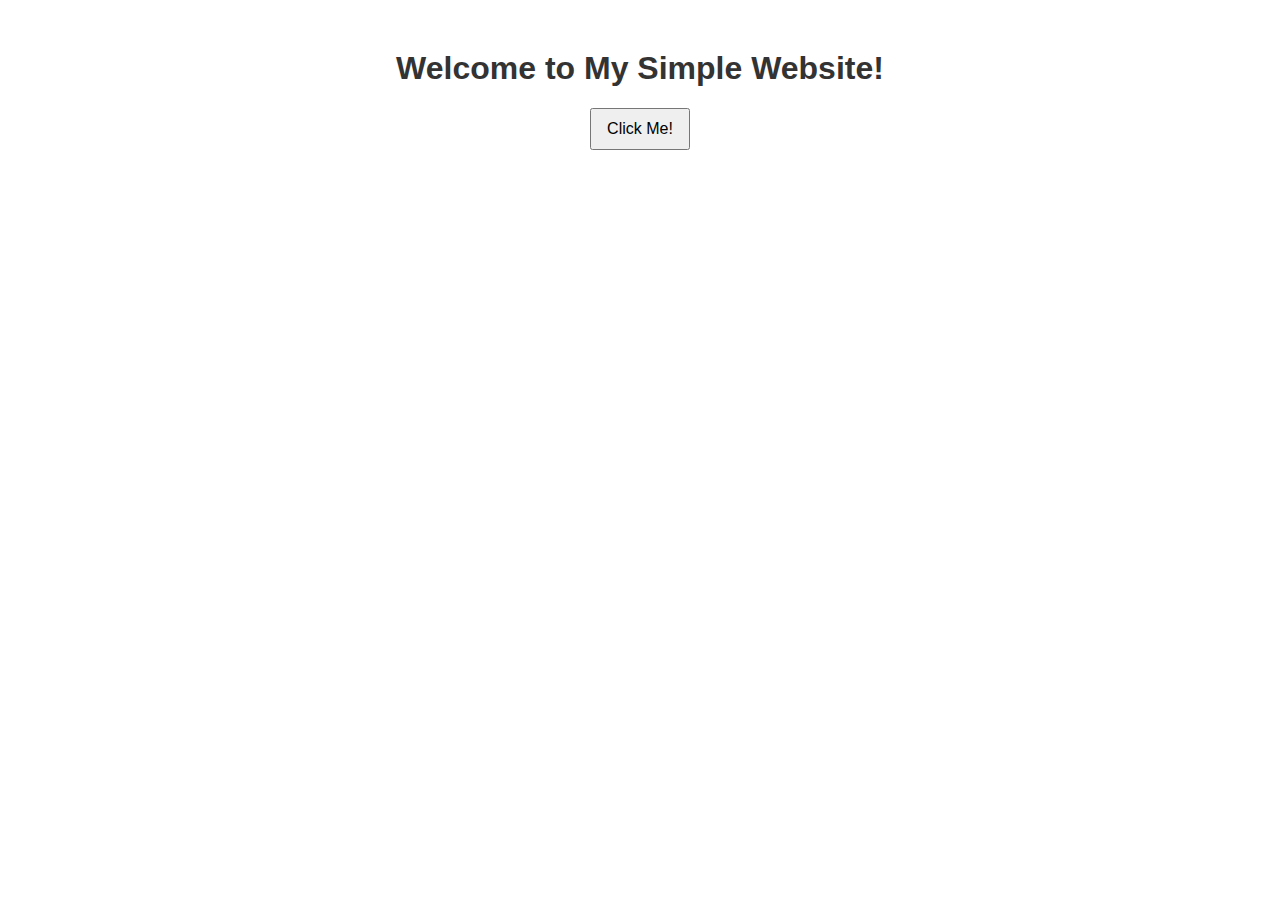
==== index.html @ b195436b "Update index.html" ====
<!DOCTYPE html>
<html lang="en">
<head>
    <meta charset="UTF-8">
    <meta name="viewport" content="width=device-width, initial-scale=1.0">
    <title>Cross View Center Point</title>
    <link rel="stylesheet" href="style.css">
</head>
<body>
    <h1>Welcome to My Simple Website!</h1>
    <button id="clickMe">Click Me!</button>
    <p id="response"></p>
    
    <script src="script.js"></script>
</body>
</html>
---- style.css ----
body {
  font-family: Arial, sans-serif;
  text-align: center;
  margin-top: 50px;
}

h1 {
  color: #333;
}

button {
  padding: 10px 15px;
  font-size: 16px;
  cursor: pointer;
}

button:hover {
  background-color: #007BFF;
  color: white;
}
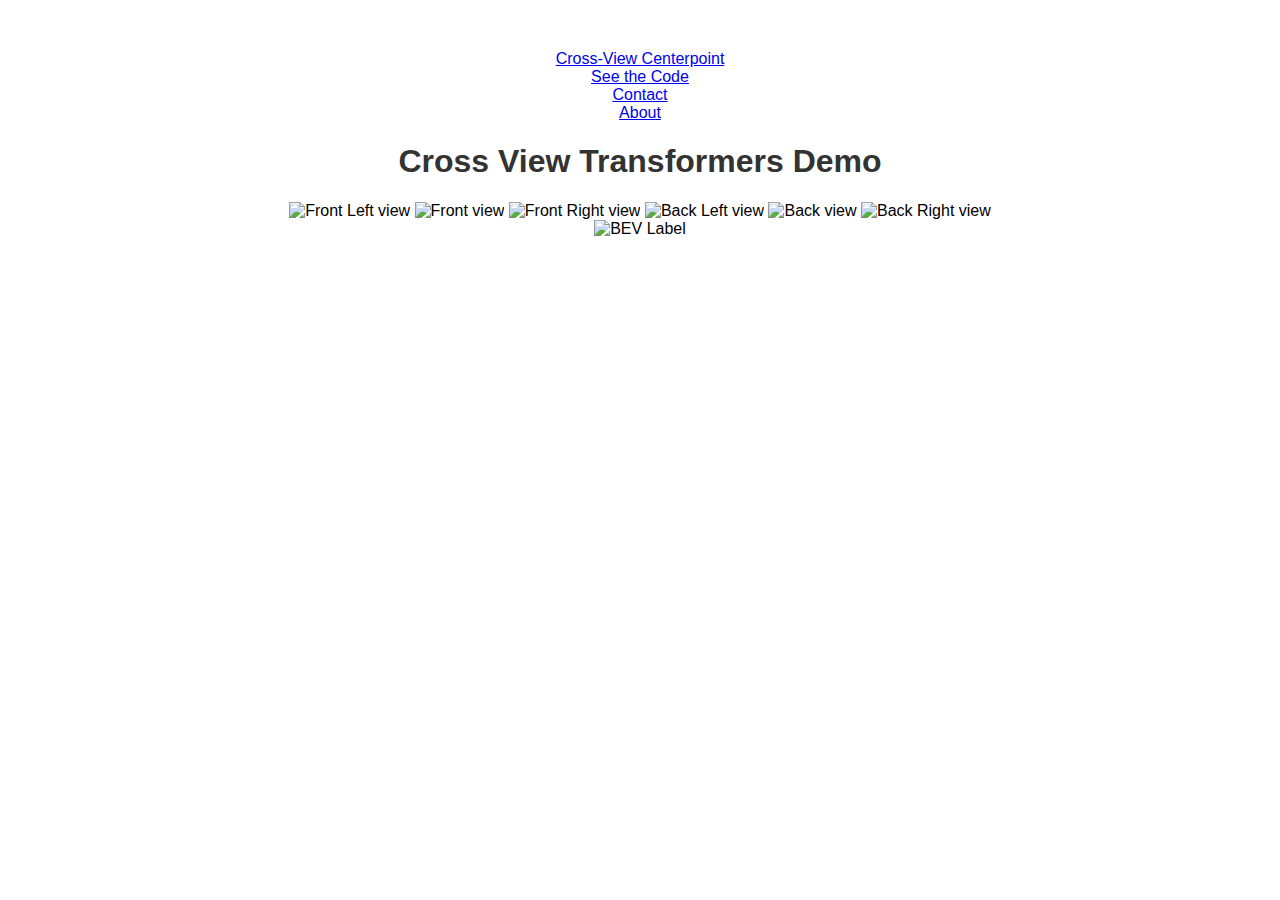
==== commit 7c816184: "Updated index.html" ====
--- a/index.html
+++ b/index.html
@@ -1,17 +1,62 @@
-<!DOCTYPE html>
 <html lang="en">
+
 <head>
     <meta charset="UTF-8">
     <meta name="viewport" content="width=device-width, initial-scale=1.0">
-    <title>Cross View Center Point</title>
+    <title>Document</title>
     <link rel="stylesheet" href="style.css">
+    <script src="script.js"></script>
 </head>
+
 <body>
-    <h1>Welcome to My Simple Website!</h1>
-    <button id="clickMe">Click Me!</button>
-    <p id="response"></p>
-    
-    <script src="script.js"></script>
+    <div class="custom-cursor-border"></div>
+    <div class="custom-cursor"></div>
+
+    <nav>
+        <a href="index.html" class="logo">Cross-View Centerpoint</a>
+        <div class="nav-items">
+            <a href="githublink">See the Code</a>
+        </div>
+        <div class="nav-items">
+            <a href="safetylab24@gmail.com">Contact</a>
+        </div>
+        <div class="nav-items">
+            <a href="about.html">About</a>
+        </div>
+    </nav>
+
+    <section class="header">
+        <h1 id="main-header">Cross View Transformers Demo</h1>
+    </section>
+
+    <section class="cards">
+        <div class="card-border-wrap">
+            <div class="card">
+                <img src="images/138LEFTFRONT.png" alt="Front Left view">
+                <img src="images/138FRONT.png" alt="Front view">
+                <img src="images/138RIGHTFRONT.png" alt="Front Right view">
+                <img src="images/138LEFTBACK.png" alt="Back Left view">
+                <img src="images/138BACK.png" alt="Back view">
+                <img src="images/138RIGHTBACK.png" alt="Back Right view">
+            </div>
+        </div>
+        <div class="card-border-wrap">
+            <div class="card" id="bev">
+                <img src="images/138BEVLABEL.png" class="" id="bev-image" alt="BEV Label">
+            </div>
+        </div>
+    </section>
+
+    <!-- <footer class="">
+        <div class="footer-about">
+            <h1>Learn More</h1>
+            <p>Github Link: </p>
+        </div>
+        <div class="footer-contact">
+            <h1>Contact Us!</h1>
+            <p>Email: safetylab24@gmail.com</p>
+        </div>
+    </footer> -->
 </body>
+
 </html>
-
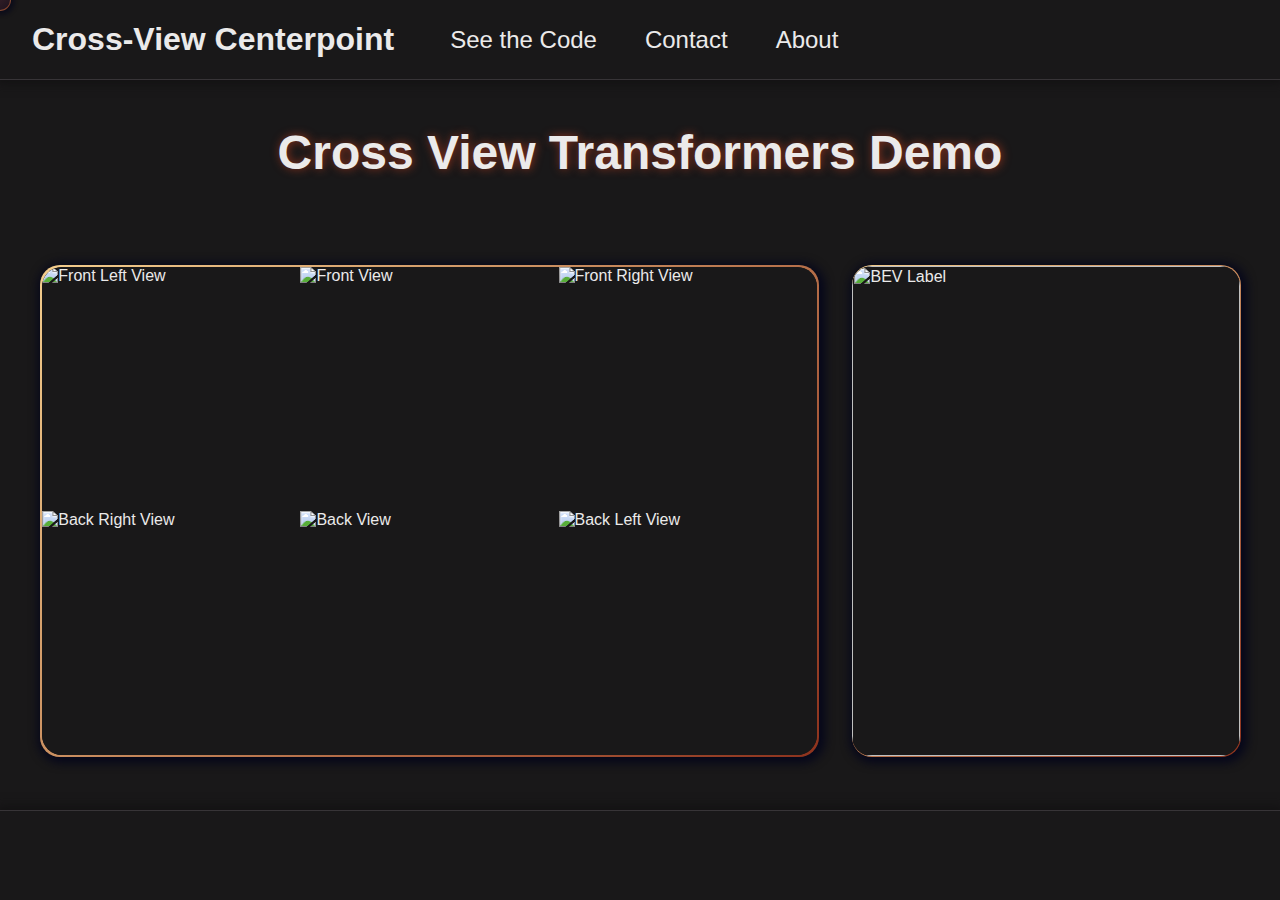
==== commit d73a5e04: "Update index.html" ====
--- a/index.html
+++ b/index.html
@@ -2,7 +2,7 @@
 
 <head>
     <meta charset="UTF-8">
-    <meta name="viewport" content="width=device-width, initial-scale=1.0">
+    <meta name="Viewport" content="width=device-width, initial-scale=1.0">
     <title>Document</title>
     <link rel="stylesheet" href="style.css">
     <script src="script.js"></script>
@@ -32,31 +32,22 @@
     <section class="cards">
         <div class="card-border-wrap">
             <div class="card">
-                <img src="images/138LEFTFRONT.png" alt="Front Left view">
-                <img src="images/138FRONT.png" alt="Front view">
-                <img src="images/138RIGHTFRONT.png" alt="Front Right view">
-                <img src="images/138LEFTBACK.png" alt="Back Left view">
-                <img src="images/138BACK.png" alt="Back view">
-                <img src="images/138RIGHTBACK.png" alt="Back Right view">
+                <img src="images/138LEFTFRONT.png" alt="Front Left View">
+                <img src="images/138FRONT.png" alt="Front View">
+                <img src="images/138RIGHTFRONT.png" alt="Front Right View">
+                <img src="images/138RIGHTBACK.png" alt="Back Right View">
+                <img src="images/138BACK.png" alt="Back View">
+                <img src="images/138LEFTBACK.png" alt="Back Left View">
             </div>
         </div>
-        <div class="card-border-wrap">
+        <div class="card-border-wrap" id="bev-border">
             <div class="card" id="bev">
                 <img src="images/138BEVLABEL.png" class="" id="bev-image" alt="BEV Label">
             </div>
         </div>
     </section>
 
-    <!-- <footer class="">
-        <div class="footer-about">
-            <h1>Learn More</h1>
-            <p>Github Link: </p>
-        </div>
-        <div class="footer-contact">
-            <h1>Contact Us!</h1>
-            <p>Email: safetylab24@gmail.com</p>
-        </div>
-    </footer> -->
+    <footer></footer>
 </body>
 
 </html>
--- a/style.css
+++ b/style.css
@@ -1,21 +1,236 @@
-body {
-  font-family: Arial, sans-serif;
-  text-align: center;
-  margin-top: 50px;
-}
-
-h1 {
-  color: #333;
-}
-
-button {
-  padding: 10px 15px;
-  font-size: 16px;
-  cursor: pointer;
-}
-
-button:hover {
-  background-color: #007BFF;
-  color: white;
-}
-
+:root {
+    --primary-background-shadow: #121112;
+    --primary-background: #191819;
+    --secondary-background: #373437;
+    --primary-text: #ebeaea;
+    --secondary-text: #7180ac;
+    --yellow: #f3cd8d;
+    --orange: #eb8d28;
+    --umbra: #8d321d;
+    --dark-umbra: #2a1627;
+    --grey: #857c8d;
+    --black: #06071b;
+}
+
+* {
+    box-sizing: border-box;
+    margin: 0;
+    padding: 0;
+    font-family: 'Lucida Console', 'Gill Sans MT', Calibri, 'Trebuchet MS', sans-serif;
+    background-color: var(--primary-background);
+    color: var(--primary-text);
+    border: none;
+    cursor: none;
+    user-select: none;
+    overflow: hidden;
+}
+
+.debug {
+    border: 0.5px dashed red;
+}
+
+#main-header {
+    font-size: 3rem;
+    text-shadow: var(--umbra) 1px 0 10px;
+}
+
+.custom-cursor-border {
+    position: fixed;
+    top: 0;
+    left: 0;
+    opacity: 80%;
+    backdrop-filter: blur(6px);
+    border-radius: 50%;
+    pointer-events: none;
+    transform: translate(-50%, -50%);
+    transition: width 0.2s, height 0.2s;
+    z-index: 9998;
+    background-image: linear-gradient(135deg, var(--yellow) 0%, var(--umbra) 100%);
+    box-shadow: 1px 1px 5px 2px var(--black);
+}
+
+.custom-cursor {
+    position: fixed;
+    top: 0;
+    left: 0;
+    opacity: 80%;
+    backdrop-filter: blur(6px);
+    border-radius: 50%;
+    pointer-events: none;
+    transform: translate(-50%, -50%);
+    transition: width 0.2s, height 0.2s;
+    z-index: 9999;
+    background-image: linear-gradient(135deg, var(--dark-umbra) 0%, var(--black) 100%);
+}
+
+.header {
+    margin: 5vh 3vw 3vw 3vw;
+    width: 94vw;
+    color: white;
+    size: 3rem;
+    text-align: center;
+}
+
+#header-about {
+    display: flex;
+    justify-content: center;
+}
+
+.vl {
+    position: absolute;
+    border-left: 1px solid white;
+    height: 10vh;
+    left: 50vw;
+    top: 130vh;
+}
+
+nav {
+    height: 5rem;
+    display: flex;
+    align-items: center;
+    border-bottom: 0.5px solid var(--secondary-background);
+    box-shadow: 0px 0px 10px 3px var(--primary-background-shadow);
+    padding: 0rem 0vw;
+}
+
+.nav-items {
+    display: flex;
+    justify-content: space-between;
+    align-items: center;
+    font-size: 1.5rem;
+}
+
+.logo {
+    font-size: 2rem;
+    font-stretch: narrower;
+    font-weight: bold;
+    padding: 0 2rem;
+}
+
+nav a {
+    text-decoration: none;
+    padding: 0 1.5rem;
+}
+
+hr.footer {
+    margin: 5vh 0 0 3vw;
+    width: 94vw;
+    border: 0.5px solid white;
+}
+
+footer {
+    position: absolute;
+    bottom: 0;
+    width: 100vw;
+    height: 10vh;
+    padding: 1vh 5vw 0 5vw;
+    display: flex;
+    flex-direction: row;
+    column-gap: 10%;
+    border: 0.5px solid var(--tertiary-background);
+    border-top: 0.5px solid var(--secondary-background);
+    box-shadow: 0px 0px 10px 3px var(--primary-background-shadow);
+}
+
+.cards {
+    display: grid;
+    grid-template-columns: 2fr 1fr;
+    grid-gap: 30px;
+    align-items: center;
+    justify-content: space-between;
+    padding: 5vh 3vw;
+    height: 65vh;
+}
+
+#about-cards {
+    grid-template-columns: 1fr 1fr 1fr;
+    grid-template-rows: 1fr 1fr;
+    grid-gap: 3vw;
+    height: 60vh;
+    padding-top: 3vh;
+}
+
+.card-border-wrap {
+    width: 99.5%;
+    height: 99.5%;
+    margin: 0.25% 0.25%;
+    padding: 0.25% 0.25%;
+    border-radius: 20px;
+    background: linear-gradient(135deg, var(--yellow), var(--umbra));
+    display: flex;
+    flex-direction: column;
+    box-shadow: 2px 2px 10px 4px var(--black);
+}
+
+.card-border-wrap:hover {
+    width: 102%;
+    height: 102%;
+    translate: -1% -1%;
+    transition: width 0.2s ease-in-out, height 0.2s ease-in-out, margin 0.2s ease-in-out, translate 0.2s ease-in-out;
+}
+
+.card-border-wrap:not(:hover) {
+    transition: width 0.2s ease-in-out, height 0.2s ease-in-out, margin 0.2s ease-in-out, translate 0.2s ease-in-out;
+}
+
+.card {
+    position: relative;
+    background-size: cover;
+    width: 100%;
+    height: 100%;
+    border-radius: 20px;
+    display: grid;
+    grid-gap: 0px;
+    grid-template-columns: 1fr 1fr 1fr;
+    grid-template-rows: 1fr 1fr;
+    flex-direction: column;
+}
+
+#bev {
+    grid-gap: 0px;
+    grid-template-columns: 1fr;
+    grid-template-rows: 1fr;
+}
+
+#bev-image {
+    width: 100%;
+    height: 100%;
+}
+
+#about-header {
+    font-size: 4rem;
+    text-shadow: var(--umbra) 1px 0 10px;
+}
+
+#about-card {
+    display: flex;
+    padding: 1rem;
+    align-items: top;
+}
+
+#about-text {
+    text-align: center;
+    font-size: 2rem;
+    max-height: 3rem;
+}
+
+#about-p {
+    padding: 2rem;
+    text-align: center;
+    font-size: 1rem;
+}
+
+.card:hover {
+    transition: width 0.2s ease-in-out, height 0.2s ease-in-out, margin 0.2s ease-in-out;
+}
+
+.card:not(:hover) {
+    transition: width 0.2s ease-in-out, height 0.2s ease-in-out, margin 0.2s ease-in-out;
+}
+
+.project-hero {
+    padding: 5vh 20vw;
+    display: grid;
+    min-height: 42vh;
+    text-align: center;
+}
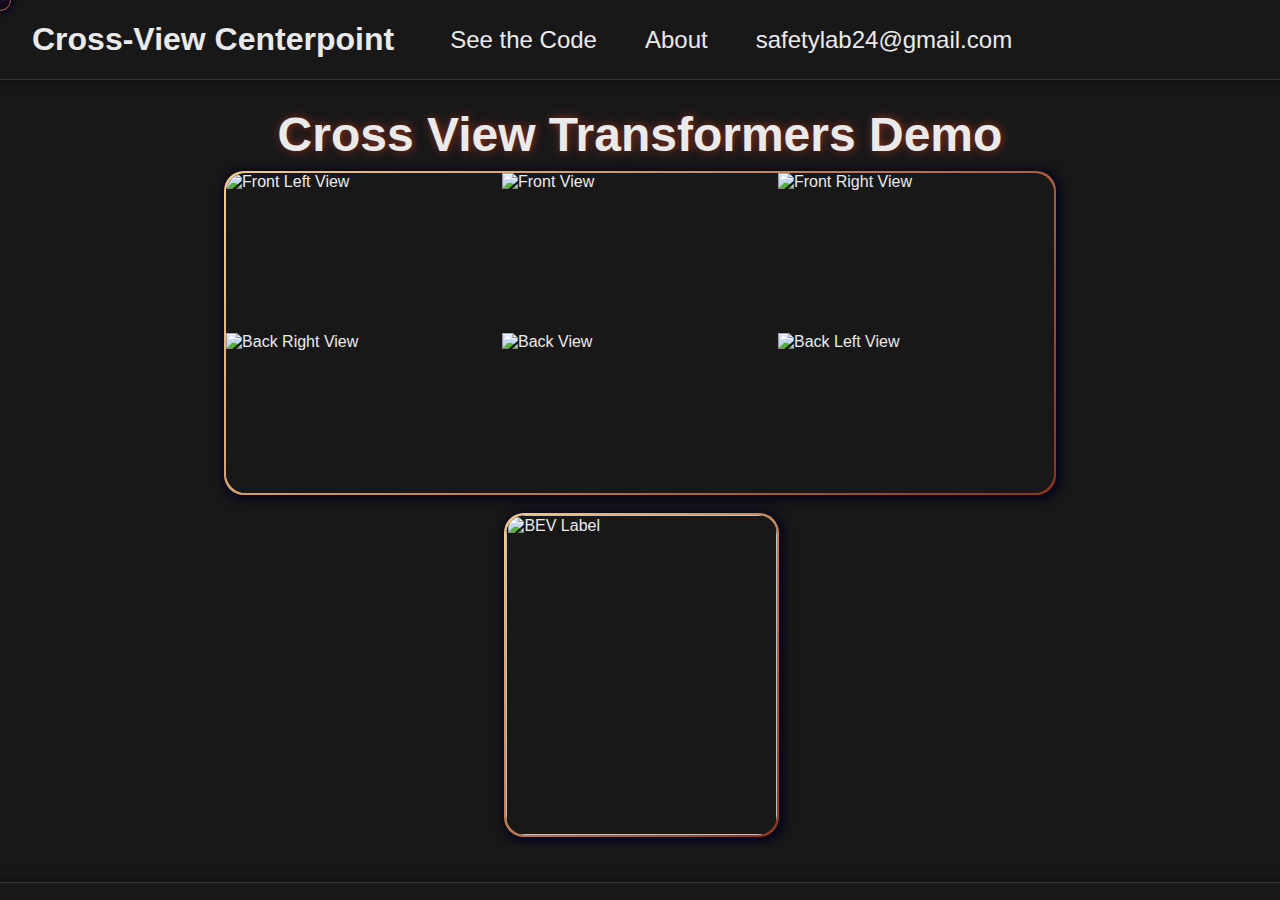
==== commit bcb86aa2: "hovering index.html" ====
--- a/index.html
+++ b/index.html
@@ -13,15 +13,15 @@
     <div class="custom-cursor"></div>
 
     <nav>
-        <a href="index.html" class="logo">Cross-View Centerpoint</a>
+        <a href="index.html" class="logo" id="email-text" class="hover-text">Cross-View Centerpoint</a>
         <div class="nav-items">
-            <a href="githublink">See the Code</a>
+            <a href="https://github.com/safetylab24/CVCP" id="email-text" class="hover-text">See the Code</a>
         </div>
         <div class="nav-items">
-            <a href="safetylab24@gmail.com">Contact</a>
+            <a href="about.html" id="email-text" class="hover-text">About</a>
         </div>
         <div class="nav-items">
-            <a href="about.html">About</a>
+            <a href="safetylab24@gmail.com" id="email-text" class="hover-text">safetylab24@gmail.com</a>
         </div>
     </nav>
 
--- a/style.css
+++ b/style.css
@@ -12,6 +12,14 @@
     --black: #06071b;
 }
 
+img {  
+   user-select: none;
+   -moz-user-select: none;
+   -webkit-user-drag: none;
+   -webkit-user-select: none;
+   -ms-user-select: none;
+}
+
 * {
     box-sizing: border-box;
     margin: 0;
@@ -26,7 +34,7 @@
 }
 
 .debug {
-    border: 0.5px dashed red;
+    border: 2px dashed red;
 }
 
 #main-header {
@@ -38,12 +46,12 @@
     position: fixed;
     top: 0;
     left: 0;
-    opacity: 80%;
+    opacity: 100%;
     backdrop-filter: blur(6px);
     border-radius: 50%;
     pointer-events: none;
     transform: translate(-50%, -50%);
-    transition: width 0.2s, height 0.2s;
+    transition: width 0.2s ease-in-out, height 0.2s ease-in-out, opacity 0.2s ease-out;
     z-index: 9998;
     background-image: linear-gradient(135deg, var(--yellow) 0%, var(--umbra) 100%);
     box-shadow: 1px 1px 5px 2px var(--black);
@@ -53,18 +61,18 @@
     position: fixed;
     top: 0;
     left: 0;
-    opacity: 80%;
+    opacity: 100%;
     backdrop-filter: blur(6px);
     border-radius: 50%;
     pointer-events: none;
     transform: translate(-50%, -50%);
-    transition: width 0.2s, height 0.2s;
+    transition: width 0.2s ease-in-out, height 0.2s ease-in-out, opacity 0.2s ease-out;
     z-index: 9999;
     background-image: linear-gradient(135deg, var(--dark-umbra) 0%, var(--black) 100%);
 }
 
 .header {
-    margin: 5vh 3vw 3vw 3vw;
+    margin: 3vh 3vw 0px 3vw;
     width: 94vw;
     color: white;
     size: 3rem;
@@ -122,7 +130,7 @@
     position: absolute;
     bottom: 0;
     width: 100vw;
-    height: 10vh;
+    height: 2vh;
     padding: 1vh 5vw 0 5vw;
     display: flex;
     flex-direction: row;
@@ -134,26 +142,27 @@
 
 .cards {
     display: grid;
-    grid-template-columns: 2fr 1fr;
-    grid-gap: 30px;
-    align-items: center;
-    justify-content: space-between;
-    padding: 5vh 3vw;
-    height: 65vh;
+    grid-template-rows: 1fr 1fr;
+    grid-template-columns: 1fr;
+    grid-auto-flow: row;
+    grid-gap: 2vh;
+    padding: 1vh 17.5vw 1vh 17.5vw;
+    height: 76vh;
 }
 
 #about-cards {
     grid-template-columns: 1fr 1fr 1fr;
     grid-template-rows: 1fr 1fr;
     grid-gap: 3vw;
-    height: 60vh;
+    height: 70vh;
+    width: 100vw;
     padding-top: 3vh;
 }
 
 .card-border-wrap {
-    width: 99.5%;
-    height: 99.5%;
-    margin: 0.25% 0.25%;
+    width: 100%;
+    height: 100%;
+    margin: 0%;
     padding: 0.25% 0.25%;
     border-radius: 20px;
     background: linear-gradient(135deg, var(--yellow), var(--umbra));
@@ -166,24 +175,43 @@
     width: 102%;
     height: 102%;
     translate: -1% -1%;
-    transition: width 0.2s ease-in-out, height 0.2s ease-in-out, margin 0.2s ease-in-out, translate 0.2s ease-in-out;
+    transition: width 0.2s ease-in-out, height 0.2s ease-in-out, translate 0.2s ease-in-out;
 }
 
 .card-border-wrap:not(:hover) {
-    transition: width 0.2s ease-in-out, height 0.2s ease-in-out, margin 0.2s ease-in-out, translate 0.2s ease-in-out;
+    transition: width 0.2s ease-in-out, height 0.2s ease-in-out, translate 0.2s ease-in-out;
 }
 
 .card {
     position: relative;
-    background-size: cover;
     width: 100%;
     height: 100%;
     border-radius: 20px;
     display: grid;
     grid-gap: 0px;
+    justify-items: stretch;
     grid-template-columns: 1fr 1fr 1fr;
     grid-template-rows: 1fr 1fr;
-    flex-direction: column;
+    flex-direction: row;
+    margin: 0;
+}
+
+#bev-border {
+    height: 100%;
+    width: 33%;
+    margin: 0 0 0 21.9vw;
+    padding: 0.25%;
+}
+
+#bev-border:hover {
+    height: 102%;
+    width: 33.8%;
+    translate: -0.2vw -0.2vw;
+    transition: width 0.2s ease-in-out, height 0.2s ease-in-out, translate 0.2s ease-in-out;
+}
+
+#bev-border:not(:hover) {
+    transition: width 0.2s ease-in-out, height 0.2s ease-in-out, translate 0.2s ease-in-out;
 }
 
 #bev {
@@ -202,19 +230,20 @@
     text-shadow: var(--umbra) 1px 0 10px;
 }
 
-#about-card {
-    display: flex;
+.about-card {
+    display: flex;
+    flex-direction: column;
     padding: 1rem;
     align-items: top;
 }
 
-#about-text {
+.about-text {
     text-align: center;
     font-size: 2rem;
-    max-height: 3rem;
-}
-
-#about-p {
+    min-height: 3rem;
+}
+
+.about-p {
     padding: 2rem;
     text-align: center;
     font-size: 1rem;
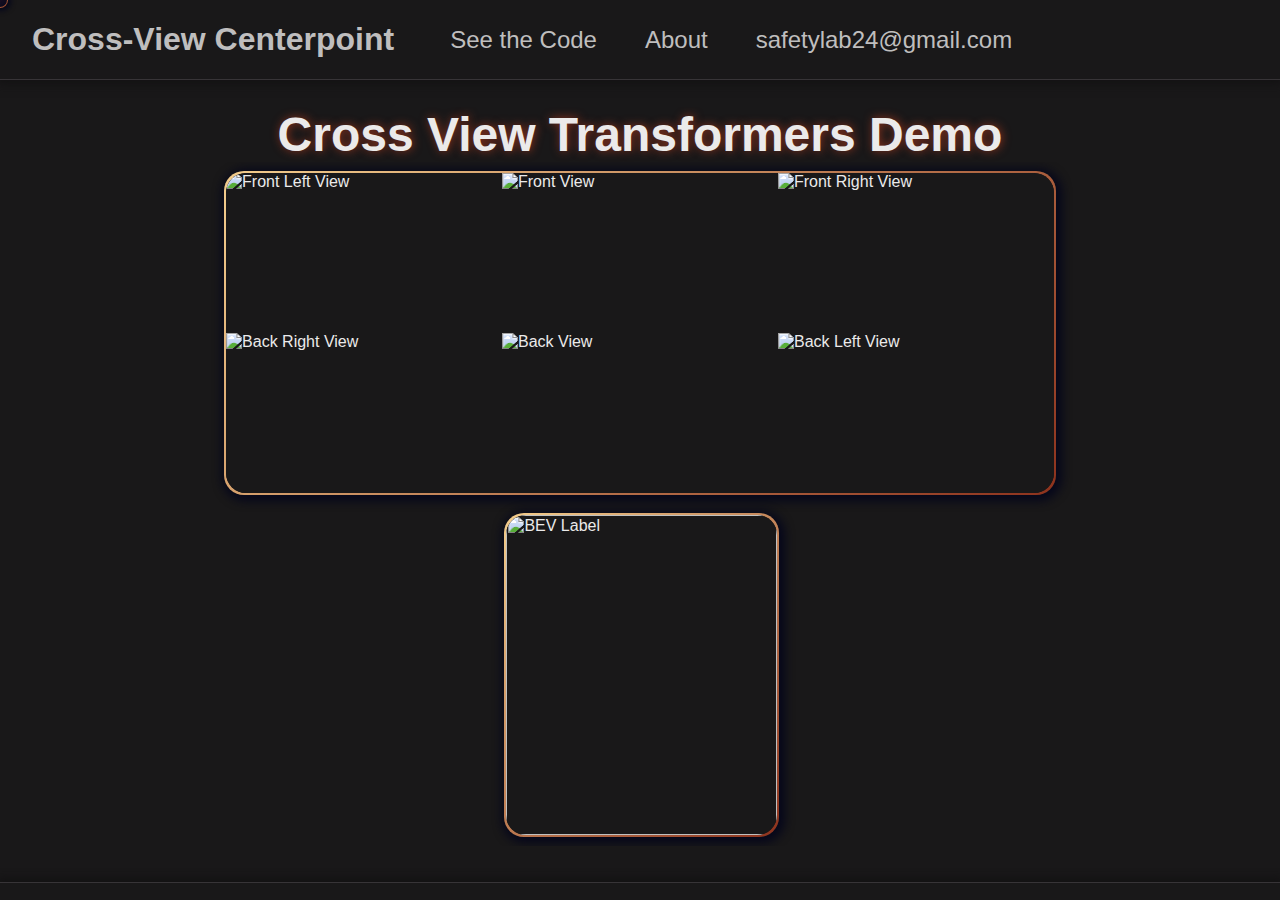
==== commit 17f46b6b: "updated all -p" ====
--- a/index.html
+++ b/index.html
@@ -50,4 +50,4 @@
     <footer></footer>
 </body>
 
-</html>
+</html>--- a/style.css
+++ b/style.css
@@ -3,7 +3,7 @@
     --primary-background: #191819;
     --secondary-background: #373437;
     --primary-text: #ebeaea;
-    --secondary-text: #7180ac;
+    --secondary-text: #bfbebe;
     --yellow: #f3cd8d;
     --orange: #eb8d28;
     --umbra: #8d321d;
@@ -51,7 +51,7 @@
     border-radius: 50%;
     pointer-events: none;
     transform: translate(-50%, -50%);
-    transition: width 0.2s ease-in-out, height 0.2s ease-in-out, opacity 0.2s ease-out;
+    transition: width 0.2s ease-out, height 0.2s ease-out, opacity 0.2s ease-out;
     z-index: 9998;
     background-image: linear-gradient(135deg, var(--yellow) 0%, var(--umbra) 100%);
     box-shadow: 1px 1px 5px 2px var(--black);
@@ -66,7 +66,7 @@
     border-radius: 50%;
     pointer-events: none;
     transform: translate(-50%, -50%);
-    transition: width 0.2s ease-in-out, height 0.2s ease-in-out, opacity 0.2s ease-out;
+    transition: width 0.2s ease-out, height 0.2s ease-out, opacity 0.2s ease-out;
     z-index: 9999;
     background-image: linear-gradient(135deg, var(--dark-umbra) 0%, var(--black) 100%);
 }
@@ -263,3 +263,17 @@
     min-height: 42vh;
     text-align: center;
 }
+
+#email-text {
+    transition: color 0.3s ease; /* Smooth transition */
+}
+
+
+#email-text:hover {
+    color: white;
+}
+
+
+#email-text:not(:hover) {
+    color: var(--secondary-text);
+}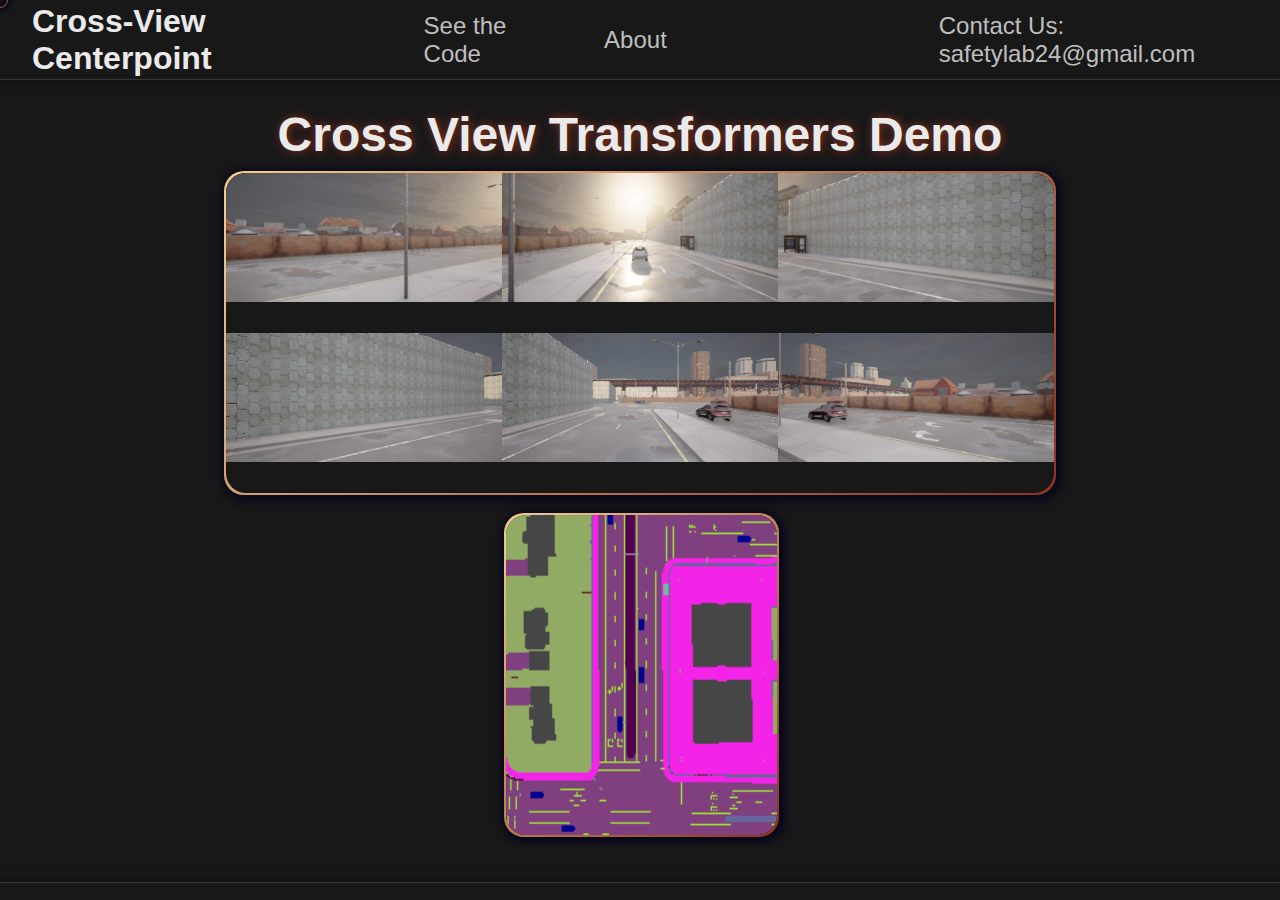
==== commit a54600ae: "updated all and added temporary images" ====
--- a/index.html
+++ b/index.html
@@ -21,7 +21,7 @@
             <a href="about.html" id="email-text" class="hover-text">About</a>
         </div>
         <div class="nav-items">
-            <a href="safetylab24@gmail.com" id="email-text" class="hover-text">safetylab24@gmail.com</a>
+            <span id="nav-email" class="hover-text">Contact Us: safetylab24@gmail.com</span>
         </div>
     </nav>
 
--- a/style.css
+++ b/style.css
@@ -264,16 +264,19 @@
     text-align: center;
 }
 
-#email-text {
+.hover-text {
     transition: color 0.3s ease; /* Smooth transition */
 }
 
-
-#email-text:hover {
+.hover-text:hover {
     color: white;
 }
 
 
-#email-text:not(:hover) {
+.hover-text:not(:hover) {
     color: var(--secondary-text);
+}
+
+#nav-email {
+    padding-left: 20vw;
 }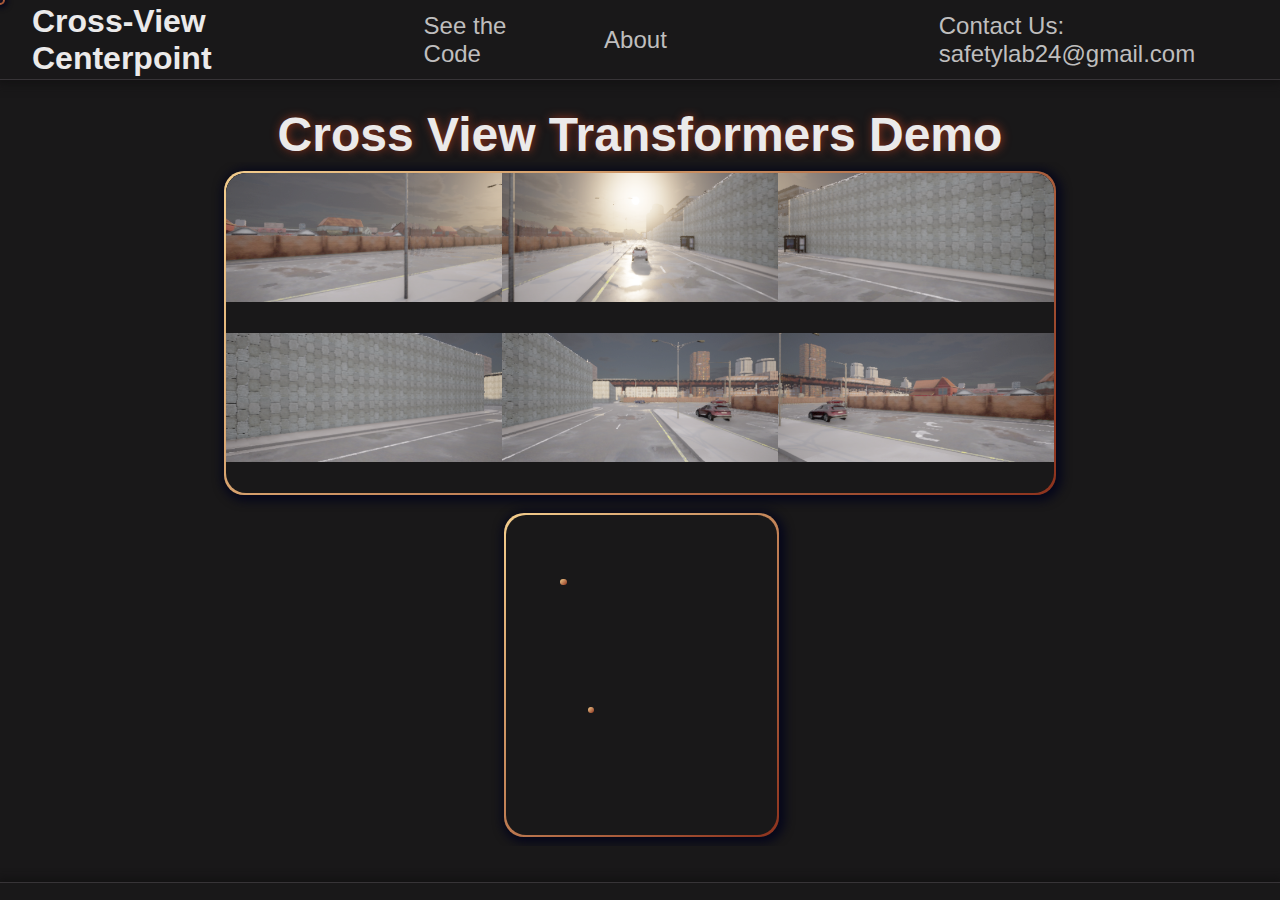
==== commit ef59df08: "new keypoints to click on for bev space" ====
--- a/index.html
+++ b/index.html
@@ -42,7 +42,9 @@
         </div>
         <div class="card-border-wrap" id="bev-border">
             <div class="card" id="bev">
-                <img src="images/138BEVLABEL.png" class="" id="bev-image" alt="BEV Label">
+                <!-- <img src="images/138BEVLABEL.png" class="" id="bev-image" alt="BEV Label"> -->
+                <div class="keypoint" id="keypoint1"></div>
+                <div class="keypoint" id="keypoint2"></div>
             </div>
         </div>
     </section>
--- a/style.css
+++ b/style.css
@@ -53,7 +53,7 @@
     transform: translate(-50%, -50%);
     transition: width 0.2s ease-out, height 0.2s ease-out, opacity 0.2s ease-out;
     z-index: 9998;
-    background-image: linear-gradient(135deg, var(--yellow) 0%, var(--umbra) 100%);
+    background: linear-gradient(135deg, var(--yellow) 0%, var(--umbra) 100%);
     box-shadow: 1px 1px 5px 2px var(--black);
 }
 
@@ -68,7 +68,7 @@
     transform: translate(-50%, -50%);
     transition: width 0.2s ease-out, height 0.2s ease-out, opacity 0.2s ease-out;
     z-index: 9999;
-    background-image: linear-gradient(135deg, var(--dark-umbra) 0%, var(--black) 100%);
+    background: linear-gradient(135deg, var(--dark-umbra) 0%, var(--black) 100%);
 }
 
 .header {
@@ -93,7 +93,8 @@
 }
 
 nav {
-    height: 5rem;
+    min-height: 5rem;
+    max-height: 5rem;
     display: flex;
     align-items: center;
     border-bottom: 0.5px solid var(--secondary-background);
@@ -215,9 +216,29 @@
 }
 
 #bev {
-    grid-gap: 0px;
-    grid-template-columns: 1fr;
-    grid-template-rows: 1fr;
+    display: flex;
+    pointer-events: none;
+}
+
+.keypoint {
+    position: absolute;
+    width: 0.5vw;
+    height: 0.5vw;
+    border-radius: 50%;
+    background: linear-gradient(135deg, var(--yellow), var(--umbra));
+    z-index: 9999999;
+    pointer-events: auto;
+    transition: width 0.2s ease-out, height 0.2s ease-out, translate 0.2s ease-out;
+}
+
+#keypoint1{
+    left: 20%;
+    top: 20%;
+}
+
+#keypoint2{
+    left: 30%;
+    top: 60%;
 }
 
 #bev-image {
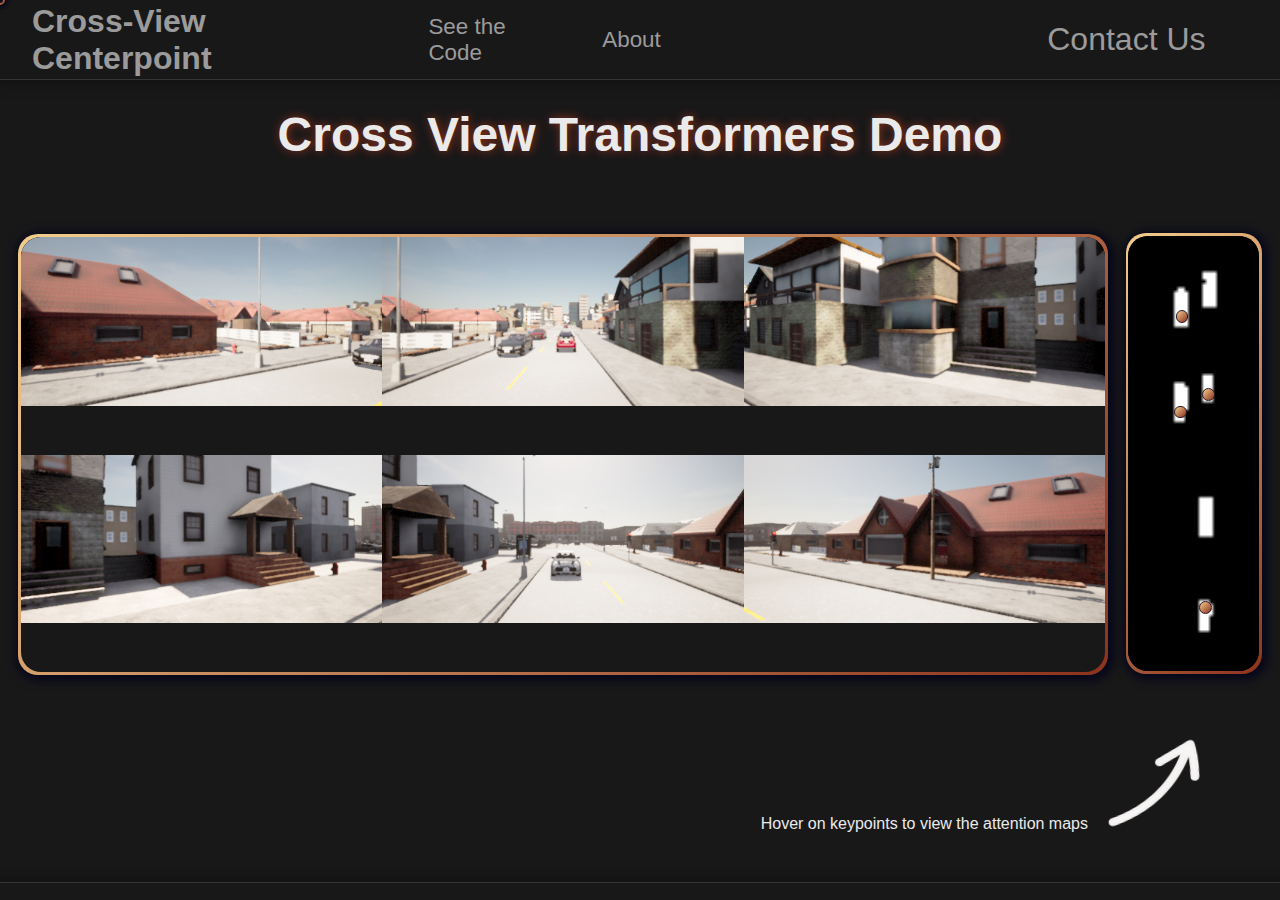
==== commit ae0d1135: "finished website" ====
--- a/index.html
+++ b/index.html
@@ -1,11 +1,12 @@
+<!DOCTYPE html>
 <html lang="en">
 
 <head>
     <meta charset="UTF-8">
-    <meta name="Viewport" content="width=device-width, initial-scale=1.0">
-    <title>Document</title>
+    <meta name="viewport" content="width=device-width, initial-scale=1.0">
+    <title>Copy to Clipboard Example</title>
     <link rel="stylesheet" href="style.css">
-    <script src="script.js"></script>
+    <script src="script.js" defer></script>
 </head>
 
 <body>
@@ -13,15 +14,16 @@
     <div class="custom-cursor"></div>
 
     <nav>
-        <a href="index.html" class="logo" id="email-text" class="hover-text">Cross-View Centerpoint</a>
+        <a href="index.html" class="logo hover-text">Cross-View Centerpoint</a>
         <div class="nav-items">
-            <a href="https://github.com/safetylab24/CVCP" id="email-text" class="hover-text">See the Code</a>
+            <a id="github-link" href="https://github.com/safetylab24/CVCP"><span class="hover-text">See the
+                    Code</span></a>
         </div>
         <div class="nav-items">
-            <a href="about.html" id="email-text" class="hover-text">About</a>
+            <a href="about.html" class="hover-text">About</a>
         </div>
         <div class="nav-items">
-            <span id="nav-email" class="hover-text">Contact Us: safetylab24@gmail.com</span>
+            <button id="copy-text"><span class="hover-text">Contact Us</span></button>
         </div>
     </nav>
 
@@ -30,24 +32,29 @@
     </section>
 
     <section class="cards">
-        <div class="card-border-wrap">
+        <div class="card-border-wrap" id="camera-views">
             <div class="card">
-                <img src="images/138LEFTFRONT.png" alt="Front Left View">
-                <img src="images/138FRONT.png" alt="Front View">
-                <img src="images/138RIGHTFRONT.png" alt="Front Right View">
-                <img src="images/138RIGHTBACK.png" alt="Back Right View">
-                <img src="images/138BACK.png" alt="Back View">
-                <img src="images/138LEFTBACK.png" alt="Back Left View">
+                <img src="images/emptyView/front-left.png" id="front-left" alt="Front Left View">
+                <img src="images/emptyView/front.png" id="front" alt="Front View">
+                <img src="images/emptyView/front-right.png" id="front-right" alt="Front Right View">
+                <img src="images/emptyView/back-right.png" id="back-right" alt="Back Right View">
+                <img src="images/emptyView/back.png" id="back" alt="Back View">
+                <img src="images/emptyView/back-left.png" id="back-left" alt="Back Left View">
             </div>
         </div>
         <div class="card-border-wrap" id="bev-border">
             <div class="card" id="bev">
-                <!-- <img src="images/138BEVLABEL.png" class="" id="bev-image" alt="BEV Label"> -->
+                <img src="images/bev.png" id="bev-image" alt="BEV Label">
                 <div class="keypoint" id="keypoint1"></div>
                 <div class="keypoint" id="keypoint2"></div>
+                <div class="keypoint" id="keypoint3"></div>
+                <div class="keypoint" id="keypoint4"></div>
             </div>
         </div>
     </section>
+
+    <img src="images/arrow.png" id="arrow-image">
+    <a id="arrow-text">Hover on keypoints to view the attention maps</a>
 
     <footer></footer>
 </body>
--- a/style.css
+++ b/style.css
@@ -3,7 +3,7 @@
     --primary-background: #191819;
     --secondary-background: #373437;
     --primary-text: #ebeaea;
-    --secondary-text: #bfbebe;
+    --secondary-text: #9c9b9b;
     --yellow: #f3cd8d;
     --orange: #eb8d28;
     --umbra: #8d321d;
@@ -21,6 +21,7 @@
 }
 
 * {
+    image-resolution: 300dpi;
     box-sizing: border-box;
     margin: 0;
     padding: 0;
@@ -106,7 +107,7 @@
     display: flex;
     justify-content: space-between;
     align-items: center;
-    font-size: 1.5rem;
+    font-size: 1.4rem;
 }
 
 .logo {
@@ -143,11 +144,11 @@
 
 .cards {
     display: grid;
-    grid-template-rows: 1fr 1fr;
-    grid-template-columns: 1fr;
-    grid-auto-flow: row;
+    grid-template-rows: 1fr;
+    grid-template-columns: 8fr 1fr;
+    grid-auto-flow: column;
     grid-gap: 2vh;
-    padding: 1vh 17.5vw 1vh 17.5vw;
+    padding: 2vh;
     height: 76vh;
 }
 
@@ -160,9 +161,13 @@
     padding-top: 3vh;
 }
 
+#camera-views {
+    margin-top: 5%;
+}
+
 .card-border-wrap {
     width: 100%;
-    height: 100%;
+    height: 68%;
     margin: 0%;
     padding: 0.25% 0.25%;
     border-radius: 20px;
@@ -174,7 +179,7 @@
 
 .card-border-wrap:hover {
     width: 102%;
-    height: 102%;
+    height: 70%;
     translate: -1% -1%;
     transition: width 0.2s ease-in-out, height 0.2s ease-in-out, translate 0.2s ease-in-out;
 }
@@ -198,16 +203,17 @@
 }
 
 #bev-border {
-    height: 100%;
-    width: 33%;
-    margin: 0 0 0 21.9vw;
-    padding: 0.25%;
+    image-resolution: 300dpi;
+    height: 68%;
+    width: 100%;
+    margin: 39% 0 0 0;
+    padding: 2%;
 }
 
 #bev-border:hover {
-    height: 102%;
-    width: 33.8%;
-    translate: -0.2vw -0.2vw;
+    height: 70%;
+    width: 102%;
+    translate: -1% -1.5%;
     transition: width 0.2s ease-in-out, height 0.2s ease-in-out, translate 0.2s ease-in-out;
 }
 
@@ -222,9 +228,10 @@
 
 .keypoint {
     position: absolute;
-    width: 0.5vw;
-    height: 0.5vw;
+    width: 1vw;
+    height: 1vw;
     border-radius: 50%;
+    border: 1px solid var(--dark-umbra);
     background: linear-gradient(135deg, var(--yellow), var(--umbra));
     z-index: 9999999;
     pointer-events: auto;
@@ -232,13 +239,27 @@
 }
 
 #keypoint1{
-    left: 20%;
-    top: 20%;
+    left: 36%;
+    top: 17%;
 }
 
 #keypoint2{
-    left: 30%;
-    top: 60%;
+    left: 54%;
+    top: 84%;
+}
+
+#keypoint3{
+    left: 56%;
+    top: 35%;
+}
+
+#keypoint4{
+    left: 35%;
+    top: 39%;
+}
+
+.card:hover .keypoint {
+    left: 50%;
 }
 
 #bev-image {
@@ -286,18 +307,63 @@
 }
 
 .hover-text {
-    transition: color 0.3s ease; /* Smooth transition */
+    transition: color 0.3s ease;
 }
 
 .hover-text:hover {
     color: white;
 }
 
-
 .hover-text:not(:hover) {
     color: var(--secondary-text);
 }
 
 #nav-email {
-    padding-left: 20vw;
+    margin-left: 20vw;
+    font-size: 1.5rem;
+    min-width: 30vw;
+    transition: content 1s;
+}
+
+#copy-text:hover span {
+  display: none;
+}
+
+#copy-text:hover:before {
+  content: "Click to Copy Email";
+}
+
+#github-link {
+    min-width: 13vw;
+}
+
+#github-link:hover span {
+  display: none;
+}
+
+#github-link:hover:before {
+  content: "Open Github"
+}
+
+#copy-text {
+    margin-left: 20vw;
+    min-width: 30vw;
+    transition: content 1s;
+    font-size: 2rem;
+}
+
+#arrow-image {
+    position: absolute;
+    left: 85%;
+    top: 82%;
+    width: 10vw;
+    height: 10vh;
+    transform: rotate(-10deg);
+}
+
+#arrow-text {
+    font-size: 1rem;
+    position: absolute;
+    right: 15%;
+    top: 90.5%;
 }